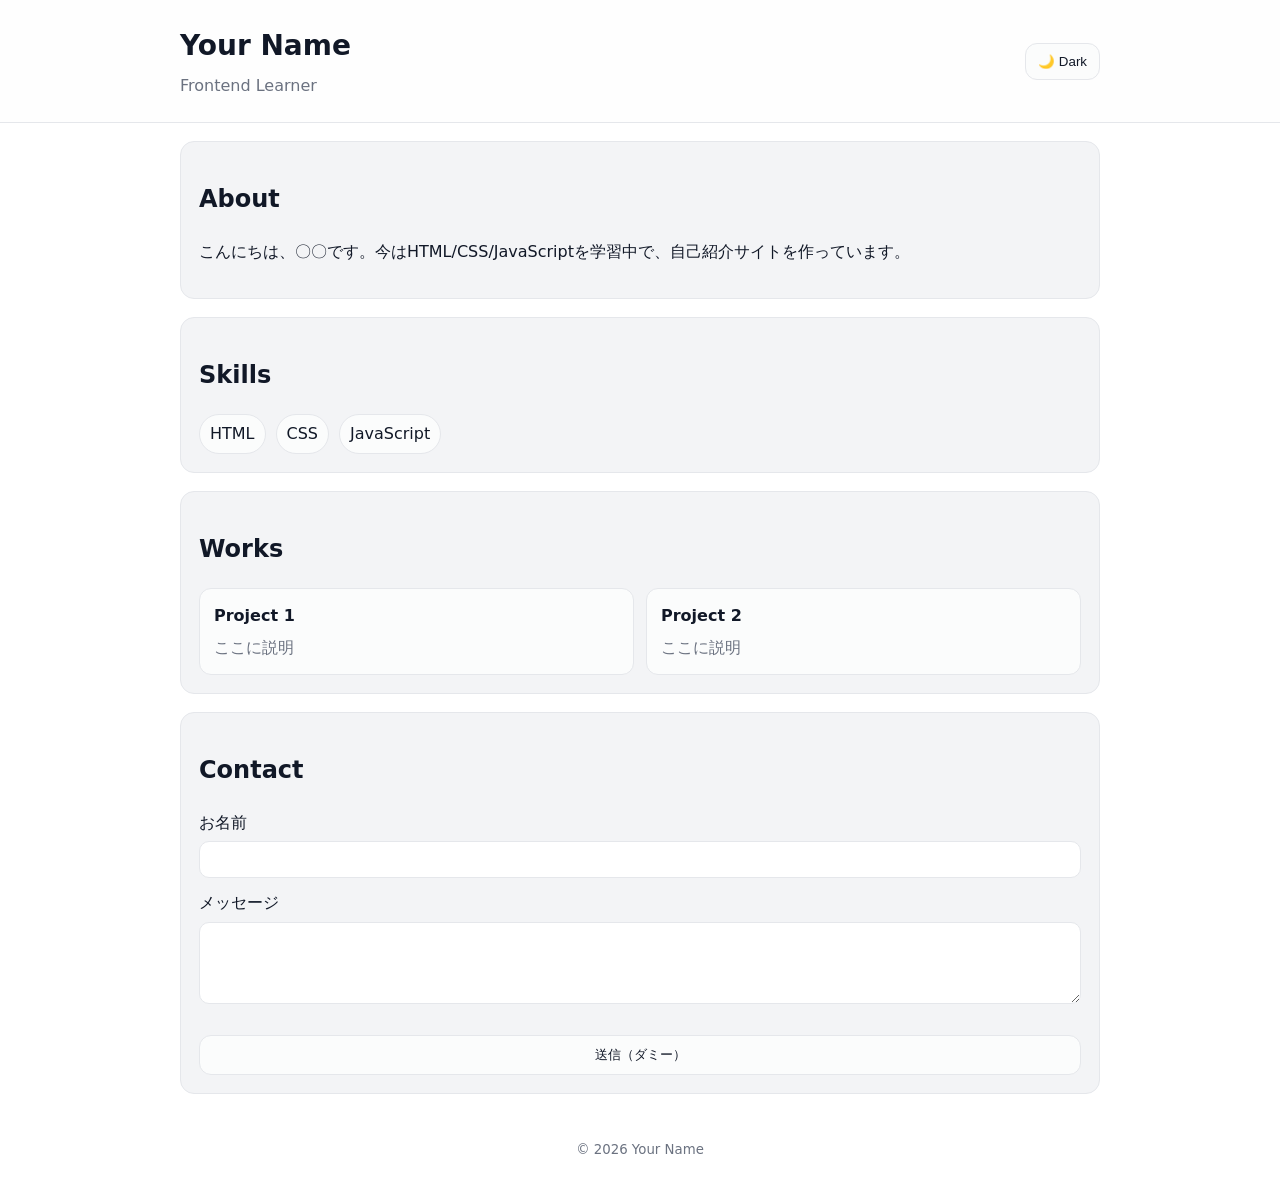
==== index.html @ f87d24ff "First" ====
<!doctype html>
<html lang="ja">
<head>
  <meta charset="utf-8" />
  <meta name="viewport" content="width=device-width, initial-scale=1" />
  <title>自己紹介 | Your Name</title>
  <link rel="stylesheet" href="./style.css" />
</head>
<body>
  <header class="header">
    <div class="container header__inner">
      <div>
        <h1 class="title">Your Name</h1>
        <p class="subtitle">Frontend Learner</p>
      </div>

      <button id="themeToggle" class="button" type="button" aria-pressed="false">
        🌙 Dark
      </button>
    </div>
  </header>

  <main class="container">
    <section id="about" class="card">
      <h2>About</h2>
      <p>
        こんにちは、〇〇です。今はHTML/CSS/JavaScriptを学習中で、自己紹介サイトを作っています。
      </p>
    </section>

    <section id="skills" class="card">
      <h2>Skills</h2>
      <ul class="tags">
        <li class="tag">HTML</li>
        <li class="tag">CSS</li>
        <li class="tag">JavaScript</li>
      </ul>
    </section>

    <section id="works" class="card">
      <h2>Works</h2>
      <div class="works">
        <a class="work" href="#" target="_blank" rel="noreferrer">
          <div class="work__title">Project 1</div>
          <div class="work__desc">ここに説明</div>
        </a>
        <a class="work" href="#" target="_blank" rel="noreferrer">
          <div class="work__title">Project 2</div>
          <div class="work__desc">ここに説明</div>
        </a>
      </div>
    </section>

    <section id="contact" class="card">
      <h2>Contact</h2>
      <form id="contactForm" class="form">
        <label>
          お名前
          <input id="nameInput" type="text" autocomplete="name" />
        </label>

        <label>
          メッセージ
          <textarea id="msgInput" rows="4"></textarea>
        </label>

        <p id="formMsg" class="formMsg" aria-live="polite"></p>

        <button class="button" type="submit">送信（ダミー）</button>
      </form>
    </section>

    <footer class="footer">
      <small>© <span id="year"></span> Your Name</small>
    </footer>
  </main>

  <script src="./main.js"></script>
</body>
</html>
---- style.css ----
:root{
  --bg:#ffffff;
  --text:#111827;
  --muted:#6b7280;
  --card:#f3f4f6;
  --border:#e5e7eb;
}

:root[data-theme="dark"]{
  --bg:#0b1220;
  --text:#e5e7eb;
  --muted:#9ca3af;
  --card:#111827;
  --border:#1f2937;
}

*{ box-sizing:border-box; }
body{
  margin:0;
  font-family: system-ui, -apple-system, "Segoe UI", Roboto, "Noto Sans JP", Arial, sans-serif;
  background: var(--bg);
  color: var(--text);
  line-height:1.6;
}

.container{
  width:min(920px, 92vw);
  margin:0 auto;
}

.header{
  border-bottom:1px solid var(--border);
  background: color-mix(in srgb, var(--bg) 92%, var(--card));
}
.header__inner{
  padding:24px 0;
  display:flex;
  align-items:center;
  justify-content:space-between;
  gap:12px;
}

.title{ margin:0; font-size:28px; }
.subtitle{ margin:4px 0 0; color:var(--muted); }

.card{
  margin:18px 0;
  padding:18px;
  background: var(--card);
  border:1px solid var(--border);
  border-radius:14px;
}

.tags{
  list-style:none;
  padding:0;
  margin:0;
  display:flex;
  gap:10px;
  flex-wrap:wrap;
}
.tag{
  padding:6px 10px;
  border:1px solid var(--border);
  border-radius:999px;
  background: color-mix(in srgb, var(--bg) 70%, var(--card));
}

.works{
  display:grid;
  grid-template-columns: repeat(auto-fit, minmax(220px, 1fr));
  gap:12px;
}
.work{
  display:block;
  padding:14px;
  border:1px solid var(--border);
  border-radius:12px;
  text-decoration:none;
  color:inherit;
  background: color-mix(in srgb, var(--bg) 70%, var(--card));
}
.work__title{ font-weight:700; }
.work__desc{ color:var(--muted); margin-top:6px; }

.form{
  display:grid;
  gap:12px;
}
input, textarea{
  width:100%;
  margin-top:6px;
  padding:10px;
  border-radius:10px;
  border:1px solid var(--border);
  background: var(--bg);
  color: var(--text);
}
.formMsg{ margin:0; color: var(--muted); }

.button{
  border:1px solid var(--border);
  background: color-mix(in srgb, var(--bg) 70%, var(--card));
  color: var(--text);
  padding:10px 12px;
  border-radius:12px;
  cursor:pointer;
}
.button:hover{ filter:brightness(1.02); }

.footer{
  padding:24px 0 40px;
  color:var(--muted);
  text-align:center;
}
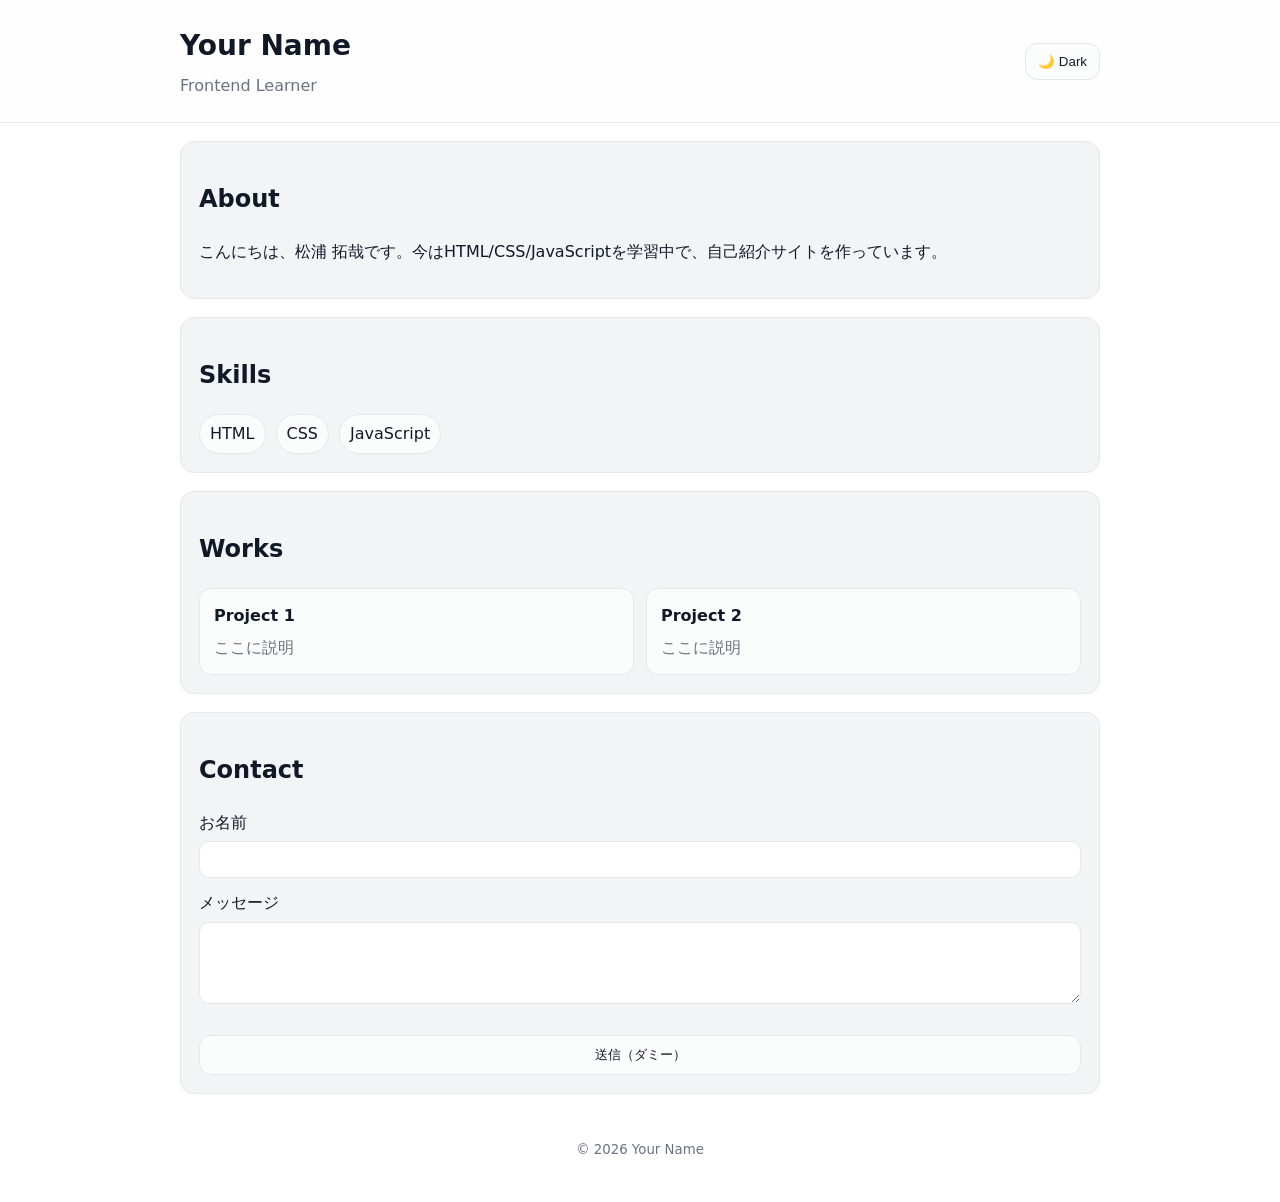
==== commit ed47a23a: "お試し" ====
--- a/index.html
+++ b/index.html
@@ -24,7 +24,7 @@
     <section id="about" class="card">
       <h2>About</h2>
       <p>
-        こんにちは、〇〇です。今はHTML/CSS/JavaScriptを学習中で、自己紹介サイトを作っています。
+        こんにちは、松浦 拓哉です。今はHTML/CSS/JavaScriptを学習中で、自己紹介サイトを作っています。
       </p>
     </section>
 
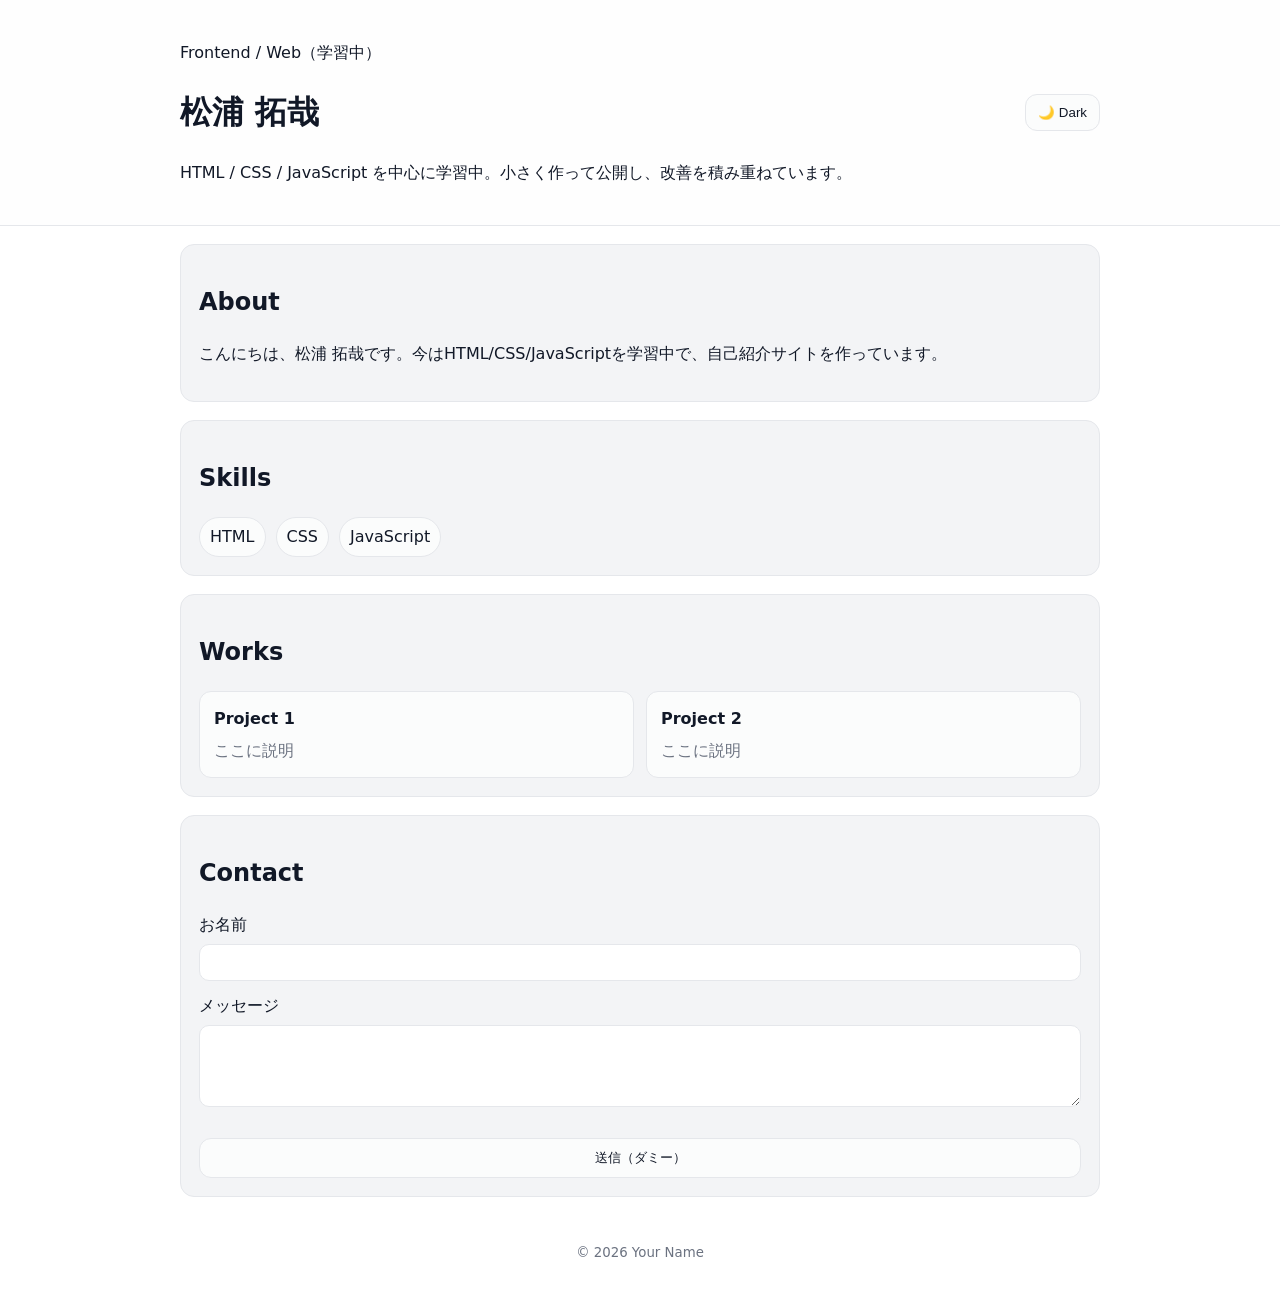
==== commit 4cef86b8: "変更" ====
--- a/index.html
+++ b/index.html
@@ -1,80 +1,100 @@
 <!doctype html>
 <html lang="ja">
-<head>
-  <meta charset="utf-8" />
-  <meta name="viewport" content="width=device-width, initial-scale=1" />
-  <title>自己紹介 | Your Name</title>
-  <link rel="stylesheet" href="./style.css" />
-</head>
-<body>
-  <header class="header">
-    <div class="container header__inner">
-      <div>
-        <h1 class="title">Your Name</h1>
-        <p class="subtitle">Frontend Learner</p>
+  <head>
+    <meta charset="utf-8" />
+    <meta name="viewport" content="width=device-width, initial-scale=1" />
+    <title>松浦 拓哉 | Portfolio</title>
+    <link rel="stylesheet" href="./style.css" />
+  </head>
+  <body>
+    <header class="header">
+      <div class="container header__inner">
+        <div>
+          <p class="pill">Frontend / Web（学習中）</p>
+          <h1 class="hero__title">松浦 拓哉</h1>
+          <p class="hero__lead">
+            HTML / CSS / JavaScript
+            を中心に学習中。小さく作って公開し、改善を積み重ねています。
+          </p>
+        </div>
+
+        <button
+          id="themeToggle"
+          class="button"
+          type="button"
+          aria-pressed="false"
+        >
+          🌙 Dark
+        </button>
       </div>
+    </header>
 
-      <button id="themeToggle" class="button" type="button" aria-pressed="false">
-        🌙 Dark
-      </button>
-    </div>
-  </header>
+    <main class="container">
+      <section id="about" class="card">
+        <h2>About</h2>
+        <p>
+          こんにちは、松浦
+          拓哉です。今はHTML/CSS/JavaScriptを学習中で、自己紹介サイトを作っています。
+        </p>
+      </section>
 
-  <main class="container">
-    <section id="about" class="card">
-      <h2>About</h2>
-      <p>
-        こんにちは、松浦 拓哉です。今はHTML/CSS/JavaScriptを学習中で、自己紹介サイトを作っています。
-      </p>
-    </section>
+      <section id="skills" class="card">
+        <h2>Skills</h2>
+        <ul class="tags">
+          <li class="tag">HTML</li>
+          <li class="tag">CSS</li>
+          <li class="tag">JavaScript</li>
+        </ul>
+      </section>
 
-    <section id="skills" class="card">
-      <h2>Skills</h2>
-      <ul class="tags">
-        <li class="tag">HTML</li>
-        <li class="tag">CSS</li>
-        <li class="tag">JavaScript</li>
-      </ul>
-    </section>
+      <section id="works" class="card">
+        <h2>Works</h2>
+        <div class="works">
+          <a
+            class="work"
+            href="https://www.yahoo.co.jp/"
+            target="_blank"
+            rel="noreferrer"
+          >
+            <div class="work__title">Project 1</div>
+            <div class="work__desc">ここに説明</div>
+          </a>
+          <a
+            class="work"
+            href="https://sushida.net/play.html"
+            target="_blank"
+            rel="noreferrer"
+          >
+            <div class="work__title">Project 2</div>
+            <div class="work__desc">ここに説明</div>
+          </a>
+        </div>
+      </section>
 
-    <section id="works" class="card">
-      <h2>Works</h2>
-      <div class="works">
-        <a class="work" href="#" target="_blank" rel="noreferrer">
-          <div class="work__title">Project 1</div>
-          <div class="work__desc">ここに説明</div>
-        </a>
-        <a class="work" href="#" target="_blank" rel="noreferrer">
-          <div class="work__title">Project 2</div>
-          <div class="work__desc">ここに説明</div>
-        </a>
-      </div>
-    </section>
+      <section id="contact" class="card">
+        <h2>Contact</h2>
+        <form id="contactForm" class="form">
+          <label>
+            お名前
+            <input id="nameInput" type="text" autocomplete="name" />
+          </label>
 
-    <section id="contact" class="card">
-      <h2>Contact</h2>
-      <form id="contactForm" class="form">
-        <label>
-          お名前
-          <input id="nameInput" type="text" autocomplete="name" />
-        </label>
+          <label>
+            メッセージ
+            <textarea id="msgInput" rows="4"></textarea>
+          </label>
 
-        <label>
-          メッセージ
-          <textarea id="msgInput" rows="4"></textarea>
-        </label>
+          <p id="formMsg" class="formMsg" aria-live="polite"></p>
 
-        <p id="formMsg" class="formMsg" aria-live="polite"></p>
+          <button class="button" type="submit">送信（ダミー）</button>
+        </form>
+      </section>
 
-        <button class="button" type="submit">送信（ダミー）</button>
-      </form>
-    </section>
+      <footer class="footer">
+        <small>© <span id="year"></span> Your Name</small>
+      </footer>
+    </main>
 
-    <footer class="footer">
-      <small>© <span id="year"></span> Your Name</small>
-    </footer>
-  </main>
-
-  <script src="./main.js"></script>
-</body>
-</html>+    <script src="./main.js"></script>
+  </body>
+</html>
